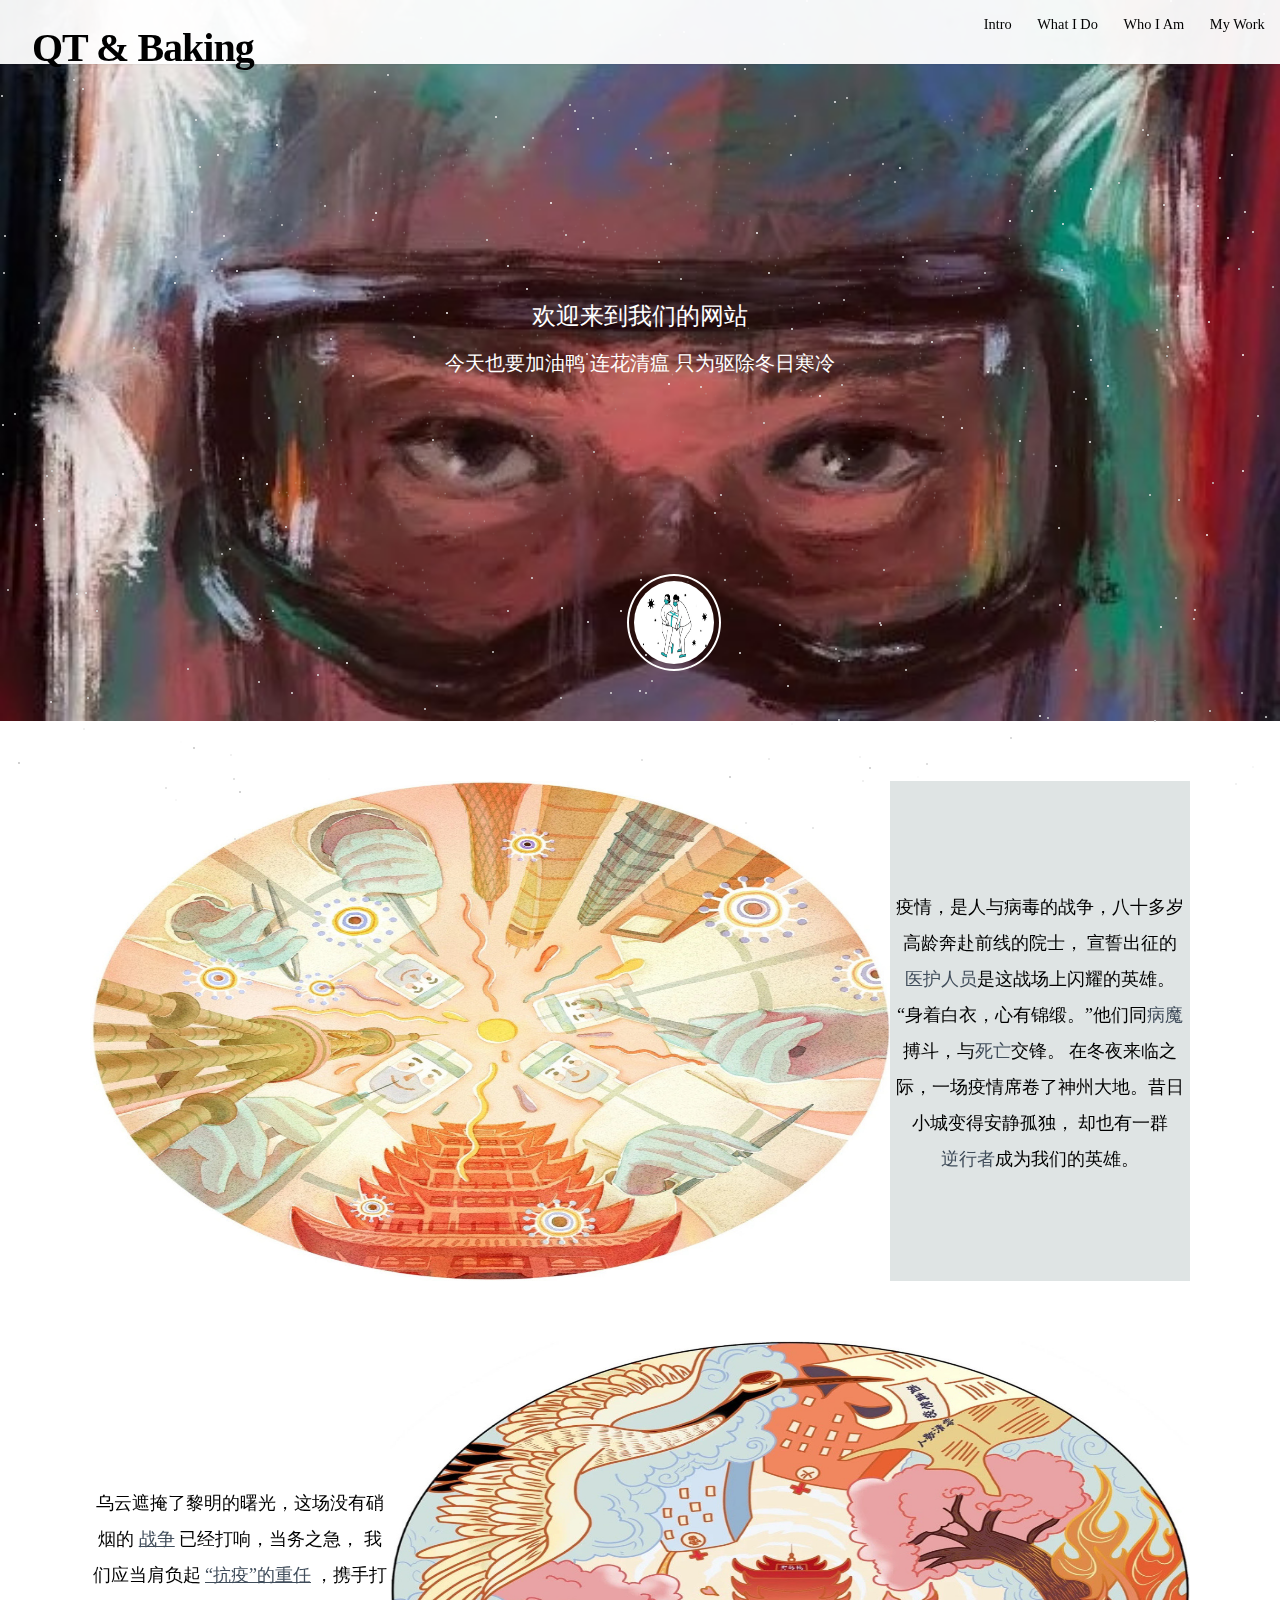
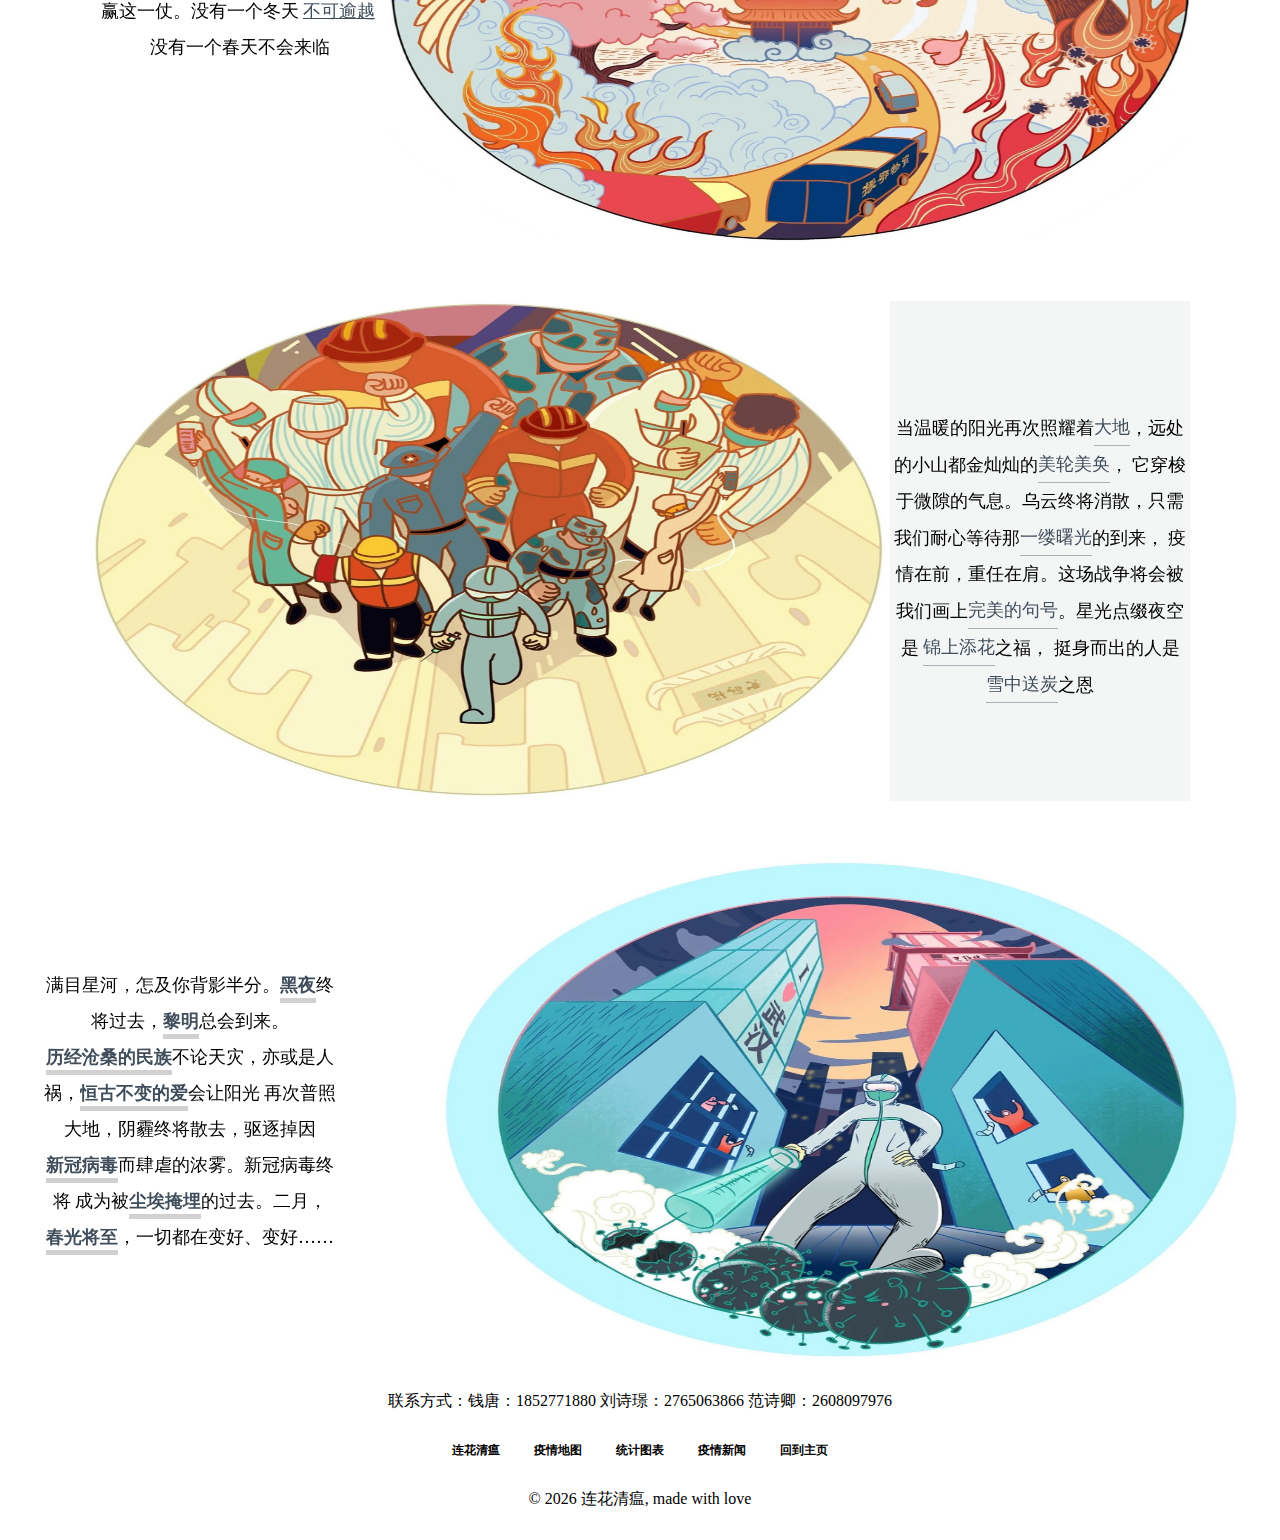
==== main/main.html @ a00dca59 "First Commit" ====
<head>
<meta http-equiv="Content-Type" content="text/html; charset=utf-8" />

<link rel="icon" type="image/png" href="image/favicon.png" />
<title>QT' Baking Yard</title>
<link rel="stylesheet" type="text/css" media="screen" href="main.css" />

</head>

<body>
    <header id="header">

        <!-- Logo -->
            <h1 id="logo"><a href= "sssss">QT & Baking</a></h1>

        <!-- Nav -->
            <nav id="nav">
                <ul>
                    <li><a href="#Intro">Intro</a></li>
                    <li><a href="#What">What I Do</a></li>
                    <li><a href="#Who">Who I Am</a></li>
                    <li><a href="#Work">My Work</a></li>
                </ul>
            </nav>

    </header>
    
    <div class="home">
        <div class="content">
            <div class="stars"></div>
            <img class="bgc" src="image/2.2.jpg" width="100%" alt="">
            <h1 class="title">欢迎来到我们的网站</h1>
            <h1 class="titles">今天也要加油鸭 连花清瘟 只为驱除冬日寒冷</h1>
            <img class="icon" src="image\2237541326.jpg" alt="">
        </div>
        <div class="introduce">
            <div class="introduce_item">
               <img class="introduce_item_img" src="image\IMG_2374(20200630-204236).JPG" alt="">
               <section class="link-curtain">
                    <span class="introduce_item_titles">
                        <p>&ensp; </p>
                        <p>&ensp; </p>
                        <p>&ensp; </p>
                        <p>疫情，是人与病毒的战争，八十多岁高龄奔赴前线的院士，
                        宣誓出征的<a >医护人员</a>是这战场上闪耀的英雄。
                        “身着白衣，心有锦缎。”他们同<a >病魔</a>搏斗，与<a >死亡</a>交锋。
                        在冬夜来临之际，一场疫情席卷了神州大地。昔日小城变得安静孤独，
                        却也有一群<a >逆行者</a>成为我们的英雄。</p>
                    </span>
                    
			</section> 
             
            </div>
            <div class="introduce_item">
                <section class="link-braces">
                    <span class="introduce_item_titles">
                        <p>&ensp; </p>
                        <p>&ensp; </p>
                        <p>&ensp; </p>
                        <p>&ensp; </p>
                        <p>乌云遮掩了黎明的曙光，这场没有硝烟的<a >战争</a>已经打响，当务之急，
                    我们应当肩负起<a >“抗疫”的重任</a>，携手打赢这一仗。没有一个冬天<a >不可逾越</a>
                    没有一个春天不会来临</p>
                    </span>
                </section>
                <img class="introduce_item_img" src="image\IMG_2375(20200630-204236).JPG" alt="">
                
            </div>
            <div class="introduce_item">
                <img class="introduce_item_img" src="image\IMG_2376(20200630-204236).JPG" alt="">
                <section class="link-fadeinbg">
                    <span class="introduce_item_title1">
                        <p>&ensp; </p>
                        <p>&ensp; </p>
                        <p>&ensp; </p>
                        <p>当温暖的阳光再次照耀着<a>大地</a>，远处的小山都金灿灿的<a >美轮美奂</a>，
                            它穿梭于微隙的气息。乌云终将消散，只需我们耐心等待那<a >一缕曙光</a>的到来，
                            疫情在前，重任在肩。这场战争将会被我们画上<a >完美的句号</a>。星光点缀夜空是
                            <a >锦上添花</a>之福，
                            挺身而出的人是<a >雪中送炭</a>之恩
                        </p>
                    </span>
                </section>
                
            </div>
            <div class="introduce_item">
                <span class="introduce_item_titles">
                    <section class="link-textupline">
                        <p>满目星河，怎及你背影半分。<a >黑夜</a>终将过去，<a >黎明</a>总会到来。
                            <a >历经沧桑的民族</a>不论天灾，亦或是人祸，<a >恒古不变的爱</a>会让阳光
                            再次普照大地，阴霾终将散去，驱逐掉因<a >新冠病毒</a>而肆虐的浓雾。新冠病毒终将
                            成为被<a >尘埃掩埋</a>的过去。二月，<a >春光将至</a>，一切都在变好、变好……
                        </p>
                    </section>      
                </span>  
                <img class="introduce_item_img" src="image\IMG_2377(20200630-204236).JPG" alt="">
            </div>
        </div>
		
        
        
        
    <footer class="footer footer-transparent">
        <div class="copyright">
            联系方式：钱唐：1852771880 
            刘诗璟：2765063866 
            范诗卿：2608097976
        </div>
        <div class="container">
            <nav class="pull-left">
            <ul>
                <li><a href="main.html"> 连花清瘟 </a></li>
                <li>
                <a href="../map/xiancunquezhen.html"> 疫情地图 </a>
                </li>
                <li><a href="http://192.168.31.9/lianhuaqingwen/tubiao/3/index.html"> 统计图表 </a></li>
                <li>
                <a href="http://news.cctv.com/china/"> 疫情新闻 </a>
                </li>
                <li>
                    <a href="../documentation/tutorial-components.html"> 回到主页</a>
                </li>
            </ul>
            </nav>
            <div class="copyright">
            &copy;
            <script>
                document.write(new Date().getFullYear());
            </script>
            连花清瘟, made with love
            </div>

        </div>
    </footer>

</body>
<script>
   
</script>

</html>
---- main/main.css ----
#nav {
	position: absolute;
	right: 0.5em;
	top: 0;
	height: 3em;
	line-height: 3em;
}

#nav ul {
	margin: 0;
}

#nav ul li {
	display: inline-block;
	margin-left: 0.5em;
	font-size: 0.9em;
}

#nav ul li a {
	display: block;
	color: inherit;
	text-decoration: none;
	height: 3em;
	line-height: 3em;
	padding: 0 0.5em 0 0.5em;
	outline: 0;
}
#nav ul li a::before {
	content: "";
    position: absolute;
    top: 0;
    left: 100%;
    width: 0;
    height: 100%;
    border-bottom: 2px solid #000;
    transition: 0.2s all linear;
}
#nav ul li a:hover::before {
    width: 100%;
    left: 0;
}
#nav ul li a:hover ~ li::before {
    left: 0;
}

#logo {
	position: absolute;
	left: 1em;
	top: 0;
	height: 3em;
	line-height: 3em;
	letter-spacing: -1px;
}

	#logo a {
		font-size: 1.25em;
		color: #000;
	}
	#logo a{text-decoration:none}
	#logo a:hover{text-decoration:none}

header {
	position: fixed;
	z-index: 10000;
	left: 0;
	top: 0;
	width: 100%;
	background: #fff;
	background: rgba(255,255,255,0.95);
	height: 4em;
	line-height: 3em;
	box-shadow: 0 0 0.15em 0 rgba(0,0,0,0.1);
}

header p {
	display: block;
	margin: 1em 0 0 0;
	padding: 0 0 0.5em 0;
}

footer {
	padding: 15px 0;
	text-align: center;
}

.footer a {
	font-weight: bold;
}

footer.footer-documentation {
	margin-top: 0;
	bottom: 0;
	text-shadow: none;
	color: inherit;
}

footer.footer-documentation li a {
	color: inherit;
}

footer.footer-documentation li a:hover,
footer.footer-documentation li a:focus {
	color: #89229b;
}

footer ul {
	margin-bottom: 0;
	padding: 0;
	list-style: none;
}

footer ul li {
	display: inline-block;
}

footer ul li a {
	color: inherit;
	padding: 15px;
	font-weight: 500;
	font-size: 12px;
	text-transform: uppercase;
	border-radius: 3px;
	text-decoration: none;
	position: relative;
	display: block;
}

footer ul li a:hover {
	text-decoration: none;
}

footer ul li .btn {
	margin: 0;
}

footer ul.links-horizontal:first-child a {
	padding-left: 0;
}

footer ul.links-horizontal:last-child a {
	padding-right: 0;
}

footer ul.links-vertical li {
	display: block;
}

footer ul.links-vertical li a {
	padding: 5px 0;
}

footer .social-buttons a,
footer .social-buttons .btn {
	margin-top: 5px;
	margin-bottom: 5px;
}

footer .footer-brand {
	float: left;
	height: 50px;
	padding: 15px 15px;
	font-size: 18px;
	line-height: 20px;
	margin-left: -15px;
}

footer .footer-brand:hover,
footer .footer-brand:focus {
	color: #3c4858;
}

footer .copyright {
	padding: 15px 0;
	text-align: center;
}

footer .copyright .material-icons {
	font-size: 18px;
	position: relative;
	top: 3px;
}

footer .pull-center {
	display: inline-block;
	float: none;
}

* {
	margin: 0;
	padding: 0
}


.content {
	perspective: 340px;
	width: 100%;
	position: relative;
}

h1 {
	color: white;
	text-align: center;
}

span {
	display: block;
	text-align: center;
}

.stars {
	position: absolute;
	top: 50%;
	left: 50%;
	width: 2px;
	height: 2px;
	z-index: 999;
	border-radius: 50%;
	box-shadow: -447px 387px #c4c4c4, -401px 118px #fafafa, -109px 217px #d9d9d9, -680px -436px #e3e3e3, 514px 360px #cccccc, -708px 298px #e8e8e8, -696px -270px #ededed, 116px -128px #f7f7f7, 179px 35px white, -404px -90px whitesmoke, -331px -309px #c4c4c4, -363px -24px #d1d1d1, 277px 416px #fafafa, -145px -244px whitesmoke, 123px 62px #d4d4d4, -407px 418px #d9d9d9, 535px 237px #d9d9d9, -466px -78px #f7f7f7, 257px 287px #dedede, 327px -398px #e0e0e0, -602px -38px #c2c2c2, 128px 398px #e6e6e6, 274px -446px #d1d1d1, -602px -298px #c7c7c7, 526px -5px #c4c4c4, -90px -158px #fcfcfc, 5px 294px whitesmoke, -633px 229px #c4c4c4, -475px 427px #dedede, 586px -453px #f2f2f2, 180px -432px #c7c7c7, -637px -88px #cfcfcf, -453px 308px #d6d6d6, -111px 1px #d9d9d9, 573px -450px #ededed, 198px 300px #d6d6d6, -355px 166px #dedede, -715px 13px #e3e3e3, 262px -104px #d1d1d1, 147px 325px #dbdbdb, 1px 399px #dbdbdb, 286px -100px white, 43px -329px #e8e8e8, 617px 55px #d9d9d9, -168px -392px #cccccc, 84px 219px #c9c9c9, 507px -226px #d9d9d9, -327px -70px #e6e6e6, 386px -212px #c4c4c4, -717px 4px #cfcfcf, 502px -231px #e3e3e3, 302px 56px #ededed, 649px 341px #c7c7c7, 569px 350px #c9c9c9, 516px -31px #e6e6e6, 689px 447px #c2c2c2, 591px -206px #fafafa, 422px -137px #e6e6e6, -510px -324px #cccccc, -649px 287px #c2c2c2, -194px -48px #f7f7f7, -279px -329px #d1d1d1, -406px 478px #dbdbdb, -735px -87px #c9c9c9, 30px -197px #dedede, -564px 233px #e6e6e6, -486px -324px #ededed, -54px -7px #ededed, -441px -194px #e3e3e3, -133px -95px #e0e0e0, -722px -73px #d6d6d6, 595px 423px #ededed, 568px -39px #ededed, 370px 377px #d1d1d1, -419px -102px #fcfcfc, -450px 109px #c4c4c4, -57px -119px #d1d1d1, -582px 150px #e6e6e6, 206px -263px #cfcfcf, 582px -461px #c9c9c9, -268px -141px #d9d9d9, -148px 291px #c7c7c7, 254px -179px #c9c9c9, 725px 424px #f0f0f0, 391px -150px #ebebeb, 89px -299px #d4d4d4, 170px 1px #c9c9c9, 243px 209px #c7c7c7, 27px 460px #c9c9c9, -465px -380px #d4d4d4, 530px -360px whitesmoke, -626px 53px #e0e0e0, 706px 218px #d9d9d9, 40px -82px #cccccc, -5px -212px #e6e6e6, -742px 33px #ebebeb, -714px 478px #e0e0e0, -585px -125px #cccccc, -216px 348px #cfcfcf, 601px 332px #ededed, 344px -88px #c4c4c4, 659px -22px #d1d1d1, -411px 188px #d6d6d6, -423px -206px #fcfcfc, -359px -136px #cfcfcf, 612px 406px whitesmoke, 725px 96px whitesmoke, 363px -446px white, -204px 325px #c9c9c9, 740px 176px #fafafa, -489px -352px white, -638px 64px #dbdbdb, 537px -65px #dbdbdb, 151px -32px #ebebeb, 681px 212px #fcfcfc, 604px -149px #e6e6e6, -542px -398px #c4c4c4, -707px 66px whitesmoke, -381px 258px #cfcfcf, -30px 332px #d6d6d6, 512px -381px #c9c9c9, 195px 288px #cccccc, -278px 479px #c7c7c7, 27px -208px #d6d6d6, -288px 15px white, -680px 248px #dedede, 433px 31px #c9c9c9, 150px -206px #d4d4d4, -79px 247px white, -594px 115px #e0e0e0, 99px 292px #e0e0e0, 673px -269px #dedede, -257px -64px #d1d1d1, 449px 81px #f2f2f2, 18px -99px #d1d1d1, -694px 415px #f7f7f7, 240px 264px #e0e0e0, 450px -172px white, 383px 7px #e8e8e8, 338px -73px #c9c9c9, 291px -19px #ebebeb, 659px 137px #d1d1d1, 602px -6px #fcfcfc, 554px 249px #ebebeb, 625px 356px #d9d9d9, 579px -183px #d6d6d6, -20px 250px white, -401px 431px #c4c4c4, -645px -232px #cccccc, -265px -148px white, 553px 258px #d1d1d1, 166px -360px #ebebeb, 719px 51px #ededed, 612px -129px #ebebeb, -465px -104px #f2f2f2, -154px -121px #d9d9d9, -1px 330px #f2f2f2, -666px 248px #f7f7f7, -720px 264px #ededed, 148px -365px #e6e6e6, -388px -349px #c4c4c4, 128px -88px #e3e3e3, -683px -274px #fafafa, -341px 41px #c9c9c9, -59px -471px #f0f0f0, -3px -427px #c2c2c2, 418px 167px #d6d6d6, 343px 247px #c7c7c7, 623px -347px #d1d1d1, 716px -217px white, 243px -409px whitesmoke, -75px -126px #d6d6d6, -730px -91px #c9c9c9, -210px -397px #cfcfcf, -349px 180px #c9c9c9, -567px -281px #e0e0e0, -460px 381px #fcfcfc, -310px -22px #ededed, 450px -1px #dbdbdb, -405px -328px #e3e3e3, 5px 332px #d6d6d6, -294px 302px #fcfcfc, -398px 97px whitesmoke, -696px 325px #cfcfcf, -589px 110px #d6d6d6, 353px -411px #dbdbdb, -697px -318px #ebebeb, -114px -72px #f0f0f0, 259px -193px #fcfcfc, 60px 26px #e6e6e6, -63px -232px white, 205px -372px #f7f7f7, -464px -333px #f2f2f2, -374px 123px white, -377px -386px #c7c7c7, -80px 337px #cccccc, 478px -178px #dbdbdb, 222px 420px #ebebeb, -707px 99px #c4c4c4, 716px -132px #fafafa, -253px -286px #e3e3e3, 646px 178px #f0f0f0, 201px 24px #d1d1d1, 178px -58px #c7c7c7, -557px 368px #ededed, 0px 219px #d9d9d9, -266px -269px #cccccc, 242px -197px #c9c9c9, -419px 193px #c2c2c2, -47px 91px #c7c7c7, -109px 75px #c2c2c2, -146px -453px #d6d6d6, 671px -350px #f2f2f2, 421px -91px #d9d9d9, 738px 19px #ededed, -316px -155px #dedede, 419px 244px #fcfcfc, -278px -418px #d6d6d6, -581px -181px #fcfcfc, 139px 264px #d9d9d9, 691px -11px #ebebeb, -622px 402px #c2c2c2, 219px 396px #f0f0f0, -149px -423px white, -716px -78px #d9d9d9, -590px 341px #e6e6e6, -208px 79px #d6d6d6, -227px -24px #f7f7f7, 239px 262px #d1d1d1, 740px 443px #f7f7f7, 509px 134px #d6d6d6, -555px 232px #e8e8e8, -67px -427px #cfcfcf, -368px 250px #f7f7f7, 715px -415px #fafafa, 411px -301px #f0f0f0, -322px 287px #d9d9d9, -429px -90px #f2f2f2, -327px -387px #f0f0f0, -491px 183px #c2c2c2, -133px 250px #d4d4d4, 538px 139px #e3e3e3, -417px -125px #f0f0f0, 653px -351px #e6e6e6, -549px 38px #d4d4d4, 602px 110px whitesmoke, 415px 105px #e0e0e0, -733px -371px #cfcfcf, 286px 403px #d4d4d4, 11px 320px #c4c4c4, -597px 158px whitesmoke, 716px -350px whitesmoke, 321px 67px #fafafa, -237px -300px #cfcfcf, 74px 152px #c9c9c9, 587px -123px #fcfcfc, 699px -332px whitesmoke, 399px 355px #f7f7f7, -323px 314px #dbdbdb, 89px 416px #c7c7c7, 445px 38px #e3e3e3, 572px 122px #c4c4c4, -258px 372px white, 49px 306px #d9d9d9, 437px -35px #dedede, 566px 174px #f2f2f2, 732px -299px whitesmoke, -410px 394px #ededed, 131px -415px white, 19px -326px #e8e8e8, -700px -188px #d1d1d1, 96px -1px #e0e0e0, -328px -396px #f0f0f0, -117px -214px #fcfcfc, -53px 261px #ebebeb, 80px 134px #d6d6d6, -364px -216px white, -636px -125px #dbdbdb, -639px -265px #e3e3e3, 208px 98px #c7c7c7, 172px 467px #e0e0e0, 435px 309px #e3e3e3, 194px -259px #f0f0f0, 209px -186px #c9c9c9, -312px 418px #fafafa, 229px 407px #c9c9c9, -449px -357px #fafafa, 674px 121px #e8e8e8, 608px -429px #ebebeb, -431px -428px #cfcfcf, 105px 462px #e3e3e3, -179px -372px #e3e3e3, 143px -317px #d6d6d6, -449px -149px #fafafa, -544px 250px #dedede, -220px -323px whitesmoke, 658px 8px whitesmoke, -656px -244px #e8e8e8, 347px 11px whitesmoke, 694px -230px #f7f7f7, -317px 1px #c4c4c4, 28px 23px #fcfcfc, -382px 321px #dbdbdb, 632px -74px #c4c4c4, 154px -245px #c2c2c2, -553px 337px #d6d6d6, -48px -243px #d1d1d1, 92px -391px #cccccc, -71px -256px #cfcfcf, -372px 57px #d9d9d9, 369px -140px #fcfcfc, 675px 81px #c2c2c2, -663px 254px #cccccc, 703px -203px #ededed, 74px -363px #c2c2c2, 643px -458px #d1d1d1, 198px 359px #cccccc, 265px 309px #d4d4d4, -353px -368px #e8e8e8, -465px 439px whitesmoke, 693px 360px #c9c9c9, 634px -397px #d1d1d1, 467px 25px whitesmoke, -558px -272px #e6e6e6, 671px 69px #dbdbdb, 407px 357px #cfcfcf, 379px 80px white, 10px -203px #c9c9c9, 104px -292px #f0f0f0, -667px -29px #d1d1d1, 557px -155px #e6e6e6, -505px 115px #cfcfcf, -605px 164px #f2f2f2, -108px -223px #e0e0e0, 523px -156px #ebebeb, 691px 230px white, -507px -13px #d1d1d1, -349px 332px #dedede, 520px 266px whitesmoke, -66px -250px #e6e6e6, -496px -449px #ebebeb, 414px -170px #dedede, -649px 230px #ebebeb, 598px -92px #c7c7c7, -638px 113px #c2c2c2, 151px 363px #f7f7f7, -445px -241px #f0f0f0, 527px -14px #dedede, 203px -61px #cfcfcf, -716px -284px #ebebeb, -525px 134px #c2c2c2;
	animation: fly 15s linear infinite;
	transform-style: preserve-3d;
}

.stars:before,
.stars:after {
	content: "";
	position: absolute;
	width: inherit;
	height: inherit;
	box-shadow: inherit;
}

.stars:before {
	transform: translateZ(-300px);
	opacity: .6;
}

.stars:after {
	transform: translateZ(-600px);
	opacity: .4;
}

@keyframes fly {
	from {
		transform: translateZ(0px);
		opacity: .6;
	}

	to {
		transform: translateZ(200px);
		opacity: .8;
	}
}

.title {
	position: absolute;
	display: flex;
	justify-content: center;
	left: 0;
	right: 0;
	top: 300px;
	margin: auto;
	bottom: 0;
	color: #fff;
	font-size: 24px;
	font-weight: 500;
}

.titles {
	position: absolute;
	display: flex;
	justify-content: center;
	left: 0;
	right: 0;
	top: 350px;
	margin: auto;
	bottom: 0;
	color: #fff;
	font-size: 20px;
	font-weight: 500;
}


.icon {
	width: 80px;
	height: 83px;
	padding: 5px;
	border: 2px solid #fff;
	border-radius: 100%;
	position: absolute;
	left: 49%;
	bottom: 50px;
	animation: downs 2s linear infinite;
}

@keyframes downs {
	from {
		transform: translatey(0px);
		opacity: .6;
	}

	to {
		transform: translatey(30px);
		opacity: .8;
	}
}

.ribbon {
	display: flex;
	justify-content: center;
	position: absolute;
	right: 300px;
	top: 50px;
	margin: auto;
}

.ribbon:after,
.ribbon:before {
	margin-top: 0.5em;
	content: "";
	display: flex;
	;
	border: 1.5em solid #fff;
}

.ribbon:after {
	border-right-color: transparent;
}

.ribbon:before {
	border-left-color: transparent;
}

.ribbon a:link,
.ribbon a:visited {
	color: #000;
	text-decoration: none;
	height: 3.5em;
	overflow: hidden;
}

.ribbon span {
	background: #fff;
	display: inline-block;
	line-height: 3em;
	padding: 0 1.5em;
	margin-top: 0.5em;
	position: relative;
	-webkit-transition: background-color 0.2s, margin-top 0.2s;
	/* Saf3.2+, Chrome */
	-moz-transition: background-color 0.2s, margin-top 0.2s;
	/* FF4+ */
	-ms-transition: background-color 0.2s, margin-top 0.2s;
	/* IE10 */
	-o-transition: background-color 0.2s, margin-top 0.2s;
	/* Opera 10.5+ */
	transition: background-color 0.2s, margin-top 0.2s;
}

.ribbon a:hover span {
	background: #FFD204;
	margin-top: 0;
}

.ribbon span:before {
	content: "";
	position: absolute;
	top: 3em;
	left: 0;
	border-right: 0.5em solid #9B8651;
	border-bottom: 0.5em solid #fff;
}

.ribbon span:after {
	content: "";
	position: absolute;
	top: 3em;
	right: 0;
	border-left: 0.5em solid #9B8651;
	border-bottom: 0.5em solid #fff;
}

.introduce {
	display: flex;
	flex-direction: column;
}

.introduce_item {
	display: flex;
	justify-content: center;
	margin-top: 60px;
}

.introduce_item_img {
	width: 800px;
	height: 500px;
}

.introduce_item_title {
	width: 300px;
	font-size: 18px;
	line-height: 36px;
	align-self: center;
	padding-left: 100px;
}

.introduce_item_titles {
	width: 300px;
	font-size: 18px;
	line-height: 36px;
	align-self: center;
	padding-right: 100px;
}

.introduce_item_titles1 {
	width: 300px;
	font-size: 18px;
	line-height: 36px;
	align-self: center;
	padding-right: 200px;
}

.introduce_item_title1 {
	width: 300px;
	font-size: 18px;
	line-height: 36px;
	align-self: center;
	padding-left: 0px;
}

audio {
	position: fixed;
	bottom: 50px;
	right: 0;
}

.music_img {
	position: fixed;
	bottom: 50px;
	right: 50px;
	width: 40px;
	height: 30px;
	animation: muscis 5s linear infinite;
}

@keyframes muscis {
	from {
		transform: rotate (0deg);
		opacity: .6;
	}

	to {
		transform: rotate(360deg);
		opacity: .8;
	}
}

.icons {
	display: flex;
	justify-content: space-between;
	padding: 0 400px;
	box-sizing: border-box;
	overflow: hidden;
}

.icons_items {
	display: flex;
	flex-direction: column;
	font-size: 20px;
	margin-top: 80px;
	width: 200px;
}

.icons_items_imgs {
	width: 200px;
	margin-bottom: 30px;
}

section {
	position: relative;
	z-index: 1;
	/* needed for setting pseudo-element z-index */
	overflow: hidden;
	-webkit-backface-visibility: hidden;
	backface-visibility: hidden;
}

section a {
	position: relative;
	display: inline-block;
	outline: none;
	color: #404d5b;
	vertical-align: bottom;
	text-decoration: none;
	white-space: nowrap;
}

section a::before,
section a::after {
	pointer-events: none;
	-webkit-backface-visibility: hidden;
	backface-visibility: hidden;
	-webkit-font-smoothing: antialiased;
}

/* Fade in background */
.link-fadeinbg {
	background: rgba(149, 165, 166, 0.1);
	width: 300px;
}

.link-fadeinbg a {
	border-bottom: 1px solid rgba(52, 73, 94, 0.4);
	font-weight: 500;
	-webkit-transition: background-color 0.3s, border-color 0.3s;
	transition: background-color 0.3s, border-color 0.3s;
}

.link-fadeinbg a:hover,
.link-fadeinbg a:focus {
	border-color: rgba(52, 73, 94, 0);
	background-color: rgba(52, 73, 94, 0.1);
}

/* Slide up */
.link-slideup {
	background: #f9f9f9;
	color: #34495e;
}

.link-slideup a {
	overflow: hidden;
	font-weight: 500;
}

.link-slideup a::before {
	position: absolute;
	top: 0;
	left: 0;
	z-index: -1;
	width: 100%;
	height: 100%;
	background-color: rgba(52, 73, 94, 0.2);
	content: '';
	-webkit-transition: -webkit-transform 0.2s;
	transition: transform 0.2s;
	-webkit-transform: translateY(95%);
	transform: translateY(95%);
}

.link-slideup a:hover::before,
.link-slideup a:focus::before {
	-webkit-transform: translateY(0);
	transform: translateY(0);
}

/* Slide right */
.link-slideright {
	background: rgba(149, 165, 166, 0.3);
}

.link-slideright a {
	overflow: hidden;
	font-weight: 500;
	color: #E74C3C;
}

.link-slideright a::before {
	position: absolute;
	top: 0;
	left: 0;
	z-index: -1;
	width: 100%;
	height: 100%;
	background: rgba(149, 165, 166, 0.4);
	content: '';
	-webkit-transition: -webkit-transform 0.3s;
	transition: transform 0.3s;
	-webkit-transform: scaleY(0.618) translateX(-100%);
	transform: scaleY(0.618) translateX(-100%);
}

.link-slideright a:hover::before,
.link-slideright a:focus::before {
	-webkit-transform: scaleY(0.618) translateX(0);
	transform: scaleY(0.618) translateX(0);
}

/* Scale up bounce */
.link-scaleupbounce {
	background: #e74c3c;
	color: #fff;
}

.link-scaleupbounce a {
	vertical-align: bottom;
	font-weight: 500;
}

.link-scaleupbounce a::before {
	position: absolute;
	top: 0;
	left: -5px;
	z-index: -1;
	box-sizing: content-box;
	padding: 0 5px;
	width: 100%;
	height: 100%;
	background-color: #fff;
	content: '';
	opacity: 0;
	-webkit-transition: -webkit-transform 0.2s, opacity 0.2s;
	transition: transform 0.2s, opacity 0.2s;
	-webkit-transition-timing-function: cubic-bezier(0.25, 0.25, 0.325, 1.39);
	transition-timing-function: cubic-bezier(0.25, 0.25, 0.325, 1.39);
	-webkit-transform: scale(0);
	transform: scale(0);
}

.link-scaleupbounce a:hover::before,
.link-scaleupbounce a:focus::before {
	opacity: 1;
	-webkit-transform: scale(1);
	transform: scale(1);
}

/* Scale up */
.link-scaleup {
	background: #34495e;
	color: #b4b4b4;
}

.link-scaleup a {
	color: #e74c3c;
	font-weight: 500;
}

.link-scaleup a::before {
	position: absolute;
	top: 0;
	left: -5px;
	z-index: -1;
	box-sizing: content-box;
	padding: 0 5px;
	width: 100%;
	height: 100%;
	border-radius: 10px;
	background-color: #fff;
	content: '';
	opacity: 0;
	-webkit-transition: -webkit-transform 0.2s, opacity 0.2s;
	transition: transform 0.2s, opacity 0.2s;
	-webkit-transform: scale(0);
	transform: scale(0);
}

.link-scaleup a:hover::before,
.link-scaleup a:focus::before {
	opacity: 1;
	-webkit-transform: scale(1);
	transform: scale(1);
}

/* Scale down */
.link-scaledown {
	background: rgba(149, 165, 166, 0.5);
}

.link-scaledown a {
	color: #293b4c;
	text-decoration: underline;
	font-weight: 500;
	-webkit-transition: color 0.3s;
	transition: color 0.3s;
}

.link-scaledown a:hover,
.link-scaledown a:focus {
	color: #f3f3f3;
}

.link-scaledown a::before {
	position: absolute;
	top: 0;
	left: 0;
	z-index: -1;
	width: 100%;
	height: 100%;
	border-radius: 5px;
	background-color: rgba(255, 255, 255, 1);
	content: '';
	opacity: 0;
	-webkit-transition: -webkit-transform 0.2s, opacity 0.3s, background-color 0.2s;
	transition: transform 0.2s, opacity 0.2s, background-color 0.2s;
	-webkit-transform: scale(1.1);
	transform: scale(1.1);
}

.link-scaledown a:hover::before,
.link-scaledown a:focus::before {
	background-color: rgba(255, 255, 255, 0);
	opacity: 1;
	-webkit-transform: scaleX(1) scaleY(0.618);
	transform: scaleX(1) scaleY(0.618);
}

/* Flip */
.link-flip {
	background: rgba(149, 165, 166, 0.2);
}

.link-flip a {
	font-weight: 500;
	-webkit-transition: color 0.3s;
	transition: color 0.3s;
	-webkit-perspective: 600px;
	perspective: 600px;
	-webkit-perspective-origin: 50% 100%;
	perspective-origin: 50% 100%;
}

.link-flip a:hover,
.link-flip a:focus {
	color: #e74c3c;
}

.link-flip a::before,
.link-flip a::after {
	position: absolute;
	top: 0;
	left: -4px;
	z-index: -1;
	box-sizing: content-box;
	padding: 0 4px;
	width: 100%;
	height: 100%;
	content: '';
}

.link-flip a::before {
	background-color: #fff;
	-webkit-transition: -webkit-transform 0.2s;
	transition: transform 0.2s;
	-webkit-transition-timing-function: cubic-bezier(0.7, 0, 0.3, 1);
	transition-timing-function: cubic-bezier(0.7, 0, 0.3, 1);
	-webkit-transform: rotateX(90deg);
	transform: rotateX(90deg);
	-webkit-transform-origin: 50% 100%;
	transform-origin: 50% 100%;
}

.link-flip a:hover::before,
.link-flip a:focus::before {
	-webkit-transform: rotateX(0deg);
	transform: rotateX(0deg);
}

.link-flip a::after {
	border-bottom: 2px solid #fff;
}

/* Border */
.link-border a {
	color: #e74c3c;
	font-weight: 500;
	-webkit-transition: -webkit-transform 0.2s;
	transition: transform 0.2s;
}

.link-border a:hover,
.link-border a:focus {
	-webkit-transform: scale(0.8333);
	transform: scale(0.8333);
}

.link-border a::before {
	position: absolute;
	top: -2px;
	left: -7px;
	box-sizing: content-box;
	padding: 0 5px;
	width: 100%;
	height: 100%;
	border: 2px solid #e74c3c;
	content: '';
	opacity: 0;
	-webkit-transition: opacity 0.2s, -webkit-transform 0.2s;
	transition: opacity 0.2s, transform 0.2s;
	-webkit-transform: scale(0.8333);
	transform: scale(0.8333);
}

.link-border a:hover::before,
.link-border a:focus::before {
	opacity: 1;
	-webkit-transform: scale(1.2);
	transform: scale(1.2);
}

/* Skewed */
.link-skewed {
	background: rgba(149, 165, 166, 0.1);
}

.link-skewed a {
	font-weight: 500;
	color: #E74C3C;
	-webkit-transition: color 0.2s;
	transition: color 0.2s;
}

.link-skewed a:hover,
.link-skewed a:focus {
	color: #fff;
}

.link-skewed a::before {
	position: absolute;
	top: 0px;
	left: -5px;
	z-index: -1;
	box-sizing: content-box;
	padding: 0 5px;
	width: 100%;
	height: 100%;
	background: #e74c3c;
	content: '';
	opacity: 0;
	-webkit-transition: -webkit-transform 0.2s, opacity 0.2s;
	transition: transform 0.2s, opacity 0.2s;
	-webkit-transform: skewY(-3deg) skewX(-11deg);
	transform: skewY(-3deg) skewX(-11deg);
}

.link-skewed a:hover::before,
.link-skewed a:focus::before {
	opacity: 1;
	-webkit-transform: skewY(0) skewX(0);
	transform: skewY(0) skewX(0);
}

/* SVG line */
.link-svgline a {
	font-weight: 500;
	color: #E74C3C;
}

.link-svgline a svg.link-svgline {
	position: absolute;
	top: 100%;
	left: 0;
	overflow: hidden;
	margin: 0;
	width: 100%;
	height: 20px;
	-webkit-transition: stroke-dashoffset 0.3s ease-in-out;
	transition: stroke-dashoffset 0.3s ease-in-out;
	-webkit-transform: translateY(-90%);
	transform: translateY(-90%);
	fill: none;
	stroke: #b1d474;
	stroke-width: 5;
	stroke-dasharray: 400px;
	stroke-dashoffset: 400px;
}

@media screen and (max-width: 50em) {
	.link-svgline a svg.link-svgline {
		-webkit-transform: translateY(-80%);
		transform: translateY(-80%);
	}
}

.link-svgline a:hover svg.link-svgline {
	stroke-dashoffset: 0px;
}

/* SVG marker */
.link-svgmarker {
	background: rgba(149, 165, 166, 0.4);
}

.link-svgmarker a {
	font-weight: 500;
}

.link-svgmarker a svg.link-svgline {
	position: absolute;
	top: 100%;
	left: 0;
	z-index: -1;
	overflow: hidden;
	margin: 0;
	width: 100%;
	height: 60px;
	opacity: 0.5;
	-webkit-transition: stroke-dashoffset 0.3s ease-in-out;
	transition: stroke-dashoffset 0.3s ease-in-out;
	-webkit-transform: translateY(-100%);
	transform: translateY(-100%);
	fill: none;
	stroke: #f0f567;
	stroke-width: 36;
	stroke-dasharray: 400px;
	stroke-dashoffset: 400px;
}

@media screen and (max-width: 50em) {
	.link-svgmarker a svg.link-svgline {
		-webkit-transform: translateY(-80%);
		transform: translateY(-80%);
	}
}

.link-svgmarker a:hover svg.link-svgline {
	stroke-dashoffset: 0px;
}

/* Text up line */
.link-textupline a {
	overflow: hidden;
	font-weight: 800;
	-webkit-transition: -webkit-transform 0.3s;
	transition: transform 0.3s;
}

.link-textupline a:hover,
.link-textupline a:focus {
	-webkit-transform: translateY(10%);
	transform: translateY(10%);
}

.link-textupline a::before {
	position: absolute;
	top: 0;
	left: 0;
	z-index: -1;
	width: 100%;
	height: 100%;
	background: #d1d1d1;
	content: '';
	-webkit-transition: -webkit-transform 0.3s;
	transition: transform 0.3s;
	-webkit-transform: translateY(100%) translateY(-5px);
	transform: translateY(100%) translateY(-5px);
}

.link-textupline a,
.link-textupline a::before {
	-webkit-transition-timing-function: cubic-bezier(0.6, 0, 0.4, 1);
	transition-timing-function: cubic-bezier(0.6, 0, 0.4, 1);
}

.link-textupline a:hover::before,
.link-textupline a:focus::before {
	-webkit-transform: translateY(-100%) translateY(5px);
	transform: translateY(-100%) translateY(5px);
}

/* Tooltip overlay */
.link-tipoverlay {
	background: #404d5b;
	color: #95a5a6;
}

.link-tipoverlay a {
	color: #fff;
}

.link-tipoverlay a::before {
	position: absolute;
	z-index: 2;
	top: -50%;
	left: -50%;
	padding: 1.8em 1em 1em 3.7em;
	width: 200%;
	height: 200%;
	background: #fff url(img/link.svg) no-repeat -3em 50%;
	background-size: auto 40%;
	color: #404d5b;
	color: transparent;
	content: attr(href);
	white-space: pre-wrap;
	word-break: break-all;
	font-weight: 600;
	font-size: 50%;
	line-height: 1.2;
	opacity: 0.2;
	-webkit-transition: opacity 0.3s, color 0.3s, -webkit-transform 0.3s, background-position 0.2s;
	transition: opacity 0.3s, color 0.3s, transform 0.3s, background-position 0.2s;
	-webkit-transform: scale(0.5);
	transform: scale(0.5);
	pointer-events: auto;
	box-sizing: border-box;
}

.link-tipoverlay a:hover::before,
.link-tipoverlay a:focus::before {
	background-position: 1em 50%;
	color: #404d5b;
	opacity: 1;
	-webkit-transition-delay: 0s, 0s, 0s, 0.1s;
	transition-delay: 0s, 0s, 0s, 0.1s;
	-webkit-transform: scale(1) translateY(-75%);
	transform: scale(1) translateY(-75%);
}

/* Arrow */
.link-arrow {
	background: rgba(149, 165, 166, 0.4);
}

.link-arrow a {
	padding: 0 0.25em;
	font-weight: 500;
	-webkit-transition: -webkit-transform 0.3s;
	transition: transform 0.3s;
	-webkit-transform: translateX(0);
	transform: translateX(0);
}

.link-arrow a:hover,
.link-arrow a::after {
	-webkit-transform: translateX(-1em);
	transform: translateX(-1em);
}

.link-arrow a::before,
.link-arrow a::after {
	position: absolute;
	height: 100%;
	content: '';
}

.link-arrow a::before {
	left: 0;
	z-index: -1;
	width: 100%;
	background: #fff;
}

.link-arrow a::after {
	left: 100%;
	z-index: -2;
	width: 1em;
	background: #34495e url(img/arrow_right.svg) no-repeat 50% 50%;
	background-size: 60% auto;
	text-align: center;
	font-family: Arial, sans-serif;
	-webkit-transition: -webkit-transform 0.3s;
	transition: transform 0.3s;
	pointer-events: auto;
}

.link-arrow a:hover::after,
.link-arrow a:focus::after {
	-webkit-transform: translateX(0);
	transform: translateX(0);
}

/* Curtain */
.link-curtain {
	background: rgb(149, 165, 166, 0.3);
	width: 300px;
}

.link-curtain a {
	overflow: hidden;
	font-weight: 200;
}

.link-curtain a::before,
.link-curtain a::after {
	position: absolute;
	top: 0;
	left: 0;
	width: 100%;
	height: 100%;
	content: '';
	-webkit-transition: -webkit-transform 0.3s;
	transition: transform 0.3s;
}

.link-curtain a::before {
	border-top: 2px solid #fff;
	background: transparent;
	-webkit-transition-delay: 0.3s;
	transition-delay: 0.3s;
	-webkit-transform: translateY(calc(100% - 2px));
	transform: translateY(calc(100% - 2px));
}

.link-curtain a:hover::before,
.link-curtain a:focus::before {
	-webkit-transition-delay: 0s;
	transition-delay: 0s;
}

.link-curtain a:hover::before,
.link-curtain a:focus::before,
.link-curtain a:hover::after,
.link-curtain a:focus::after {
	-webkit-transform: translateX(0);
	transform: translateX(0);
}

.link-curtain a::after {
	z-index: -1;
	background: rgba(255, 255, 255, 0.7);
	-webkit-transform: translateY(-100%);
	transform: translateY(-100%);
}

.link-curtain a:hover::after,
.link-curtain a:focus::after {
	-webkit-transition-delay: 0.3s;
	transition-delay: 0.3s;
}

/* Text scale */
.link-braces {
	width: 300px;
}

.link-braces a {

	padding: 0 0.25em;
	font-weight: 500;
	text-decoration: underline;
	-webkit-transition: color 0.2s;
	transition: color 0.2s;
}

.link-braces a:hover {
	color: #d04c3f;
}

.link-braces a::before,
.link-braces a::after {
	position: absolute;
	top: 0;
	font-weight: 100;
	font-size: 150%;
	line-height: 1;
	opacity: 0;
	-webkit-transition: opacity 0.2s, -webkit-transform 0.2s;
	transition: opacity 0.2s, transform 0.2s;
}

.link-braces a::before {
	left: -0.1em;
	content: '[';
	-webkit-transform: translateX(-100%);
	transform: translateX(-100%);
}

.link-braces a::after {
	right: -0.1em;
	content: ']';
	-webkit-transform: translateX(100%);
	transform: translateX(100%);
}

.link-braces a:hover::before,
.link-braces a:hover::after {
	opacity: 1;
	-webkit-transform: translateX(0);
	transform: translateX(0);
}

/* Text fall */
.link-textfall {
	background: #34495e;
	color: #fff;
}

.link-textfall a {
	color: #4c8fbb;
	font-weight: 400;
	-webkit-transition: color 0.3s;
	transition: color 0.3s;
	-webkit-perspective: 1000px;
	perspective: 1000px;
}

.link-textfall a:hover {
	color: #afd6f0;
}

.link-textfall a::before,
.link-textfall a::after {
	position: absolute;
	top: 0;
	left: 0;
	content: attr(data-dummy);
	opacity: 0;
	-webkit-transition: -webkit-transform 0.3s, opacity 0.3s, color 0.3s;
	transition: transform 0.3s, opacity 0.3s, color 0.3s;
	pointer-events: none;
}

.link-textfall a::before {
	color: #7db8de;
	-webkit-transition-delay: 0.15s;
	transition-delay: 0.15s;
	-webkit-transform: translateY(-100%) translateZ(100px) rotateX(30deg) rotateZ(-10deg);
	transform: translateY(-100%) translateZ(100px) rotateX(30deg) rotateZ(-10deg);
}

.link-textfall a::after {
	color: #afd6f0;
	-webkit-transform: translateY(-100%) translateZ(100px) rotateX(-30deg) rotateZ(10deg);
	transform: translateY(-100%) translateZ(100px) rotateX(-30deg) rotateZ(10deg);
}

.link-textfall a:hover::before,
.link-textfall a:hover::after {
	color: transparent;
	opacity: 1;
	-webkit-transform: translateY(0) translateZ(0) rotateX(0) rotateZ(0);
	transform: translateY(0) translateZ(0) rotateX(0) rotateZ(0);
}

.link-textfall a:hover::before {
	-webkit-transition-delay: 0s;
	transition-delay: 0s;
}

.link-textfall a:hover::after {
	-webkit-transition-delay: 0.15s;
	transition-delay: 0.15s;
}
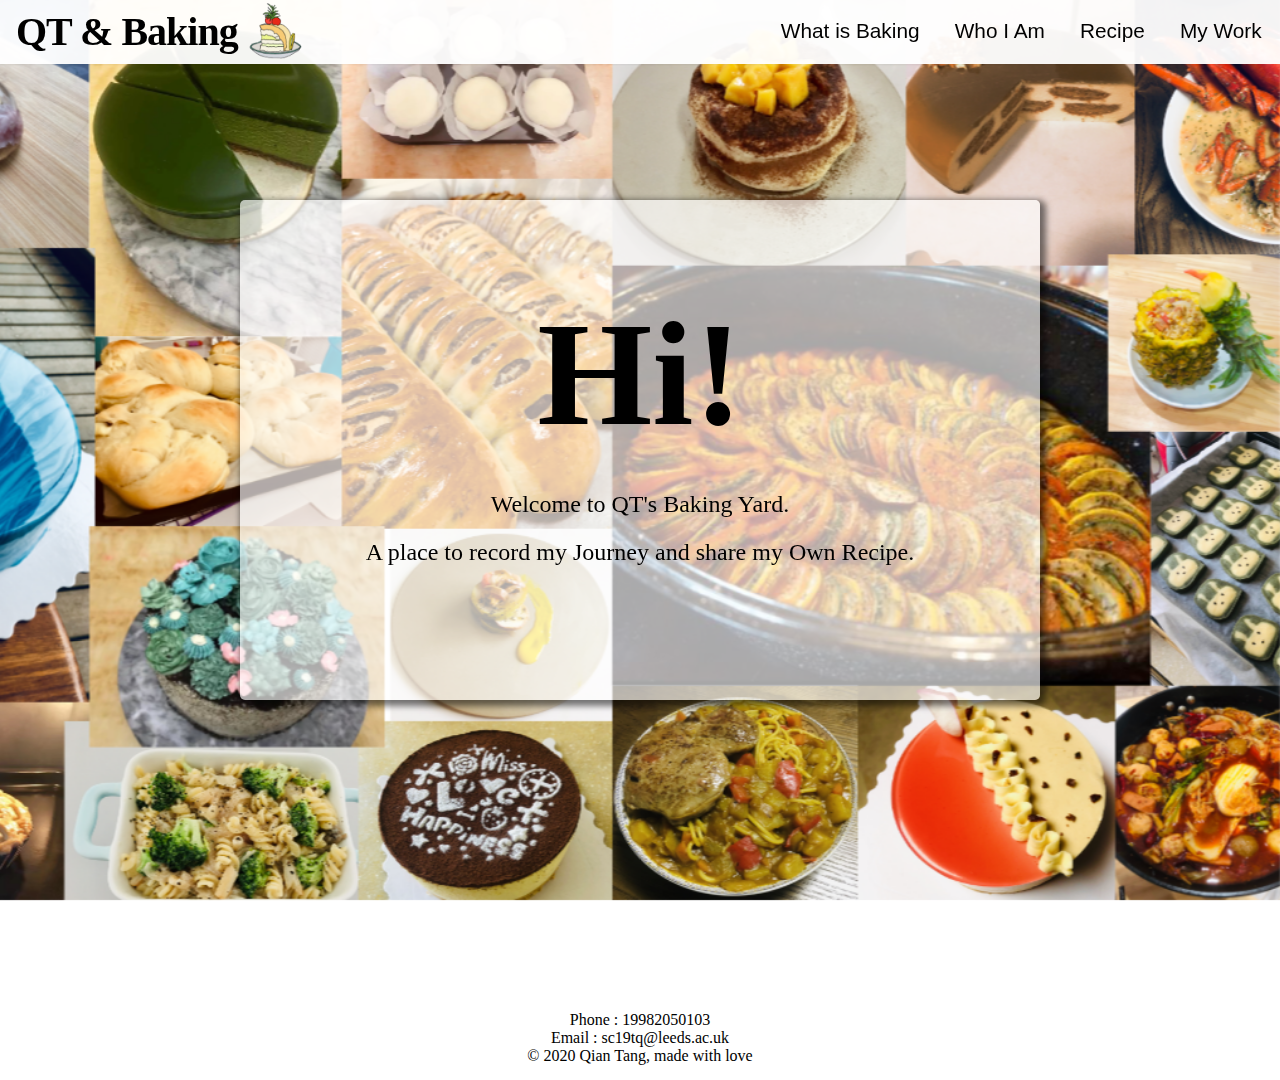
==== commit cd3bbd15: "First commit" ====
--- a/main/main.html
+++ b/main/main.html
@@ -1,142 +1,52 @@
-
 <head>
-<meta http-equiv="Content-Type" content="text/html; charset=utf-8" />
-
-<link rel="icon" type="image/png" href="image/favicon.png" />
-<title>QT' Baking Yard</title>
-<link rel="stylesheet" type="text/css" media="screen" href="main.css" />
-
+    <meta http-equiv="Content-Type" content="text/html; charset=utf-8" />
+    <link rel="icon" type="image/png" href="image/favicon.png" />
+    <title>QT' Baking Yard</title>
+    <link rel="stylesheet" type="text/css" media="screen" href="../css/main.css" />
 </head>
 
 <body>
     <header id="header">
 
         <!-- Logo -->
-            <h1 id="logo"><a href= "sssss">QT & Baking</a></h1>
-
+        <h1 id="logo"><a href="main.html">QT & Baking</a>   </h1>
+        <img src="image/favicon.png" alt="A Cartoon Cake Logo"> 
         <!-- Nav -->
-            <nav id="nav">
-                <ul>
-                    <li><a href="#Intro">Intro</a></li>
-                    <li><a href="#What">What I Do</a></li>
-                    <li><a href="#Who">Who I Am</a></li>
-                    <li><a href="#Work">My Work</a></li>
-                </ul>
-            </nav>
+        <nav id="nav">
+            <ul>
+                <li><a href="#Intro">What is Baking</a></li>
+                <li><a href="#What">Who I Am</a></li>
+                <li><a href="#Who">Recipe </a></li>
+                <li><a href="#Work">My Work</a></li>
+            </ul>
+        </nav>
 
     </header>
-    
-    <div class="home">
-        <div class="content">
-            <div class="stars"></div>
-            <img class="bgc" src="image/2.2.jpg" width="100%" alt="">
-            <h1 class="title">欢迎来到我们的网站</h1>
-            <h1 class="titles">今天也要加油鸭 连花清瘟 只为驱除冬日寒冷</h1>
-            <img class="icon" src="image\2237541326.jpg" alt="">
+
+    <section id="Intro" class="main style1 dark fullscreen">
+        <div class="container">
+            <h2>Hi!</h2>
+            </br>
+            <p>Welcome to <a>QT's Baking Yard</a>. <br />A place to record my <a>Journey</a> and
+                share my <a>Own Recipe</a>.</p>
+
         </div>
-        <div class="introduce">
-            <div class="introduce_item">
-               <img class="introduce_item_img" src="image\IMG_2374(20200630-204236).JPG" alt="">
-               <section class="link-curtain">
-                    <span class="introduce_item_titles">
-                        <p>&ensp; </p>
-                        <p>&ensp; </p>
-                        <p>&ensp; </p>
-                        <p>疫情，是人与病毒的战争，八十多岁高龄奔赴前线的院士，
-                        宣誓出征的<a >医护人员</a>是这战场上闪耀的英雄。
-                        “身着白衣，心有锦缎。”他们同<a >病魔</a>搏斗，与<a >死亡</a>交锋。
-                        在冬夜来临之际，一场疫情席卷了神州大地。昔日小城变得安静孤独，
-                        却也有一群<a >逆行者</a>成为我们的英雄。</p>
-                    </span>
-                    
-			</section> 
-             
-            </div>
-            <div class="introduce_item">
-                <section class="link-braces">
-                    <span class="introduce_item_titles">
-                        <p>&ensp; </p>
-                        <p>&ensp; </p>
-                        <p>&ensp; </p>
-                        <p>&ensp; </p>
-                        <p>乌云遮掩了黎明的曙光，这场没有硝烟的<a >战争</a>已经打响，当务之急，
-                    我们应当肩负起<a >“抗疫”的重任</a>，携手打赢这一仗。没有一个冬天<a >不可逾越</a>
-                    没有一个春天不会来临</p>
-                    </span>
-                </section>
-                <img class="introduce_item_img" src="image\IMG_2375(20200630-204236).JPG" alt="">
-                
-            </div>
-            <div class="introduce_item">
-                <img class="introduce_item_img" src="image\IMG_2376(20200630-204236).JPG" alt="">
-                <section class="link-fadeinbg">
-                    <span class="introduce_item_title1">
-                        <p>&ensp; </p>
-                        <p>&ensp; </p>
-                        <p>&ensp; </p>
-                        <p>当温暖的阳光再次照耀着<a>大地</a>，远处的小山都金灿灿的<a >美轮美奂</a>，
-                            它穿梭于微隙的气息。乌云终将消散，只需我们耐心等待那<a >一缕曙光</a>的到来，
-                            疫情在前，重任在肩。这场战争将会被我们画上<a >完美的句号</a>。星光点缀夜空是
-                            <a >锦上添花</a>之福，
-                            挺身而出的人是<a >雪中送炭</a>之恩
-                        </p>
-                    </span>
-                </section>
-                
-            </div>
-            <div class="introduce_item">
-                <span class="introduce_item_titles">
-                    <section class="link-textupline">
-                        <p>满目星河，怎及你背影半分。<a >黑夜</a>终将过去，<a >黎明</a>总会到来。
-                            <a >历经沧桑的民族</a>不论天灾，亦或是人祸，<a >恒古不变的爱</a>会让阳光
-                            再次普照大地，阴霾终将散去，驱逐掉因<a >新冠病毒</a>而肆虐的浓雾。新冠病毒终将
-                            成为被<a >尘埃掩埋</a>的过去。二月，<a >春光将至</a>，一切都在变好、变好……
-                        </p>
-                    </section>      
-                </span>  
-                <img class="introduce_item_img" src="image\IMG_2377(20200630-204236).JPG" alt="">
-            </div>
-        </div>
-		
-        
-        
-        
+    </section>
+
     <footer class="footer footer-transparent">
         <div class="copyright">
-            联系方式：钱唐：1852771880 
-            刘诗璟：2765063866 
-            范诗卿：2608097976
+            Phone : 19982050103
+            </br>
+            Email : sc19tq@leeds.ac.uk
+            </br>
+            &copy;
+            2020 Qian Tang, made with love
         </div>
-        <div class="container">
-            <nav class="pull-left">
-            <ul>
-                <li><a href="main.html"> 连花清瘟 </a></li>
-                <li>
-                <a href="../map/xiancunquezhen.html"> 疫情地图 </a>
-                </li>
-                <li><a href="http://192.168.31.9/lianhuaqingwen/tubiao/3/index.html"> 统计图表 </a></li>
-                <li>
-                <a href="http://news.cctv.com/china/"> 疫情新闻 </a>
-                </li>
-                <li>
-                    <a href="../documentation/tutorial-components.html"> 回到主页</a>
-                </li>
-            </ul>
-            </nav>
-            <div class="copyright">
-            &copy;
-            <script>
-                document.write(new Date().getFullYear());
-            </script>
-            连花清瘟, made with love
-            </div>
 
         </div>
     </footer>
 
 </body>
-<script>
-   
-</script>
+
 
 </html>--- a/css/main.css
+++ b/css/main.css
@@ -0,0 +1,374 @@
+#nav {
+	position: absolute;
+	right: 0.5em;
+	top: 0;
+	height: 3em;
+	line-height: 3em;
+}
+
+#nav ul {
+	margin: 0;
+}
+
+#nav ul li {
+	display: inline-block;
+	margin-left: 0.5em;
+	font-family: "Arial";
+	font-size: 1.3em;
+}
+
+#nav ul li a {
+	display: block;
+	color: inherit;
+	text-decoration: none;
+	height: 3em;
+	line-height: 3em;
+	padding: 0 0.5em 0 0.5em;
+	outline: 0;
+}
+
+#nav ul li a::before {
+	content: "";
+	position: absolute;
+	top: 0;
+	left: 100%;
+	width: 0;
+	height: 100%;
+	border-bottom: 2px solid #000;
+	transition: 0.2s all linear;
+}
+
+#nav ul li a:hover::before {
+	width: 100%;
+	left: 0;
+}
+
+#nav ul li a:hover~li::before {
+	left: 0;
+}
+
+#logo {
+	position: absolute;
+	left: 0.5em;
+	top: -0.5em;
+	height: 3em;
+	line-height: 3em;
+	letter-spacing: -1px;
+}
+
+#logo a {
+	font-family: "Times New Roman";
+	font-size: 1.25em;
+	color: #000;
+}
+
+#logo a {
+	text-decoration: none
+}
+
+#logo a:hover {
+	text-decoration: none
+}
+
+header {
+	position: fixed;
+	z-index: 10000;
+	left: 0;
+	top: 0;
+	width: 100%;
+	background: #fff;
+	background: rgba(255, 255, 255, 0.95);
+	height: 4em;
+	line-height: 3em;
+	box-shadow: 0 0 0.15em 0 rgba(0, 0, 0, 0.1);
+}
+
+header p {
+	display: block;
+	margin: 1em 0 0 0;
+	padding: 0 0 0.5em 0;
+}
+#header img{
+	position: fixed;
+	left: 15.5em;
+	top: 0.2em;
+	width: 3.5em;
+	height: 3.5em;
+
+
+}
+
+footer {
+	padding: 15px 0;
+	text-align: center;
+}
+
+footer .copyright {
+	padding: -10px 0;
+	text-align: center;
+}
+
+footer .copyright .material-icons {
+	font-size: 18px;
+	position: relative;
+	top: 3px;
+}
+
+footer .pull-center {
+	display: inline-block;
+	float: none;
+}
+
+* {
+	margin: 0;
+	padding: 0
+}
+
+
+.content {
+	perspective: 340px;
+	width: 100%;
+	position: relative;
+}
+
+h1 {
+	color: rgb(0, 0, 0);
+	text-align: center;
+}
+
+span {
+	display: block;
+	text-align: center;
+}
+
+
+.title {
+	position: absolute;
+	display: flex;
+	justify-content: center;
+	left: 0;
+	right: 0;
+	top: 300px;
+	margin: auto;
+	bottom: 0;
+	color: rgb(0, 0, 0);
+	font-size: 24px;
+	font-weight: 500;
+}
+
+.titles {
+	position: absolute;
+	display: flex;
+	justify-content: center;
+	left: 0;
+	right: 0;
+	top: 350px;
+	margin: auto;
+	bottom: 0;
+	color: #fff;
+	font-size: 20px;
+	font-weight: 500;
+}
+
+
+.icon {
+	width: 80px;
+	height: 83px;
+	padding: 5px;
+	border: 2px solid #fff;
+	border-radius: 100%;
+	position: absolute;
+	left: 49%;
+	bottom: 50px;
+	animation: downs 2s linear infinite;
+}
+
+
+.icons {
+	display: flex;
+	justify-content: space-between;
+	padding: 0 400px;
+	box-sizing: border-box;
+	overflow: hidden;
+}
+
+.icons_items {
+	display: flex;
+	flex-direction: column;
+	font-size: 20px;
+	margin-top: 80px;
+	width: 200px;
+}
+
+.icons_items_imgs {
+	width: 200px;
+	margin-bottom: 30px;
+}
+
+section {
+	position: relative;
+	z-index: 1;
+	/* needed for setting pseudo-element z-index */
+	overflow: hidden;
+	-webkit-backface-visibility: hidden;
+	backface-visibility: hidden;
+}
+
+section a {
+	position: relative;
+	display: inline-block;
+	outline: none;
+	color: #404d5b;
+	vertical-align: bottom;
+	text-decoration: none;
+	white-space: nowrap;
+}
+
+section a::before,
+section a::after {
+	pointer-events: none;
+	-webkit-backface-visibility: hidden;
+	backface-visibility: hidden;
+	-webkit-font-smoothing: antialiased;
+}
+
+
+p {
+	margin-bottom: 1em;
+}
+
+/* Dark */
+
+.dark {
+	color: rgb(0, 0, 0);
+}
+
+.dark a {
+	color: rgb(0, 0, 0);
+}
+
+
+
+/* Main */
+
+.main {
+	position: relative;
+	margin: 0;
+	overflow-x: hidden;
+}
+
+.main.fullscreen {
+	height: 100%;
+}
+
+.main.style1 {
+	text-align: center;
+	padding: 3em 0 3em 0;
+}
+
+
+.main.style1:before {
+	content: '';
+	display: inline-block;
+	vertical-align: middle;
+	height: 100%;
+}
+
+
+
+/* Container */
+
+.container{
+    position: fixed;
+    top: 0; bottom: 0;
+    left: 0; right: 0;
+    width: 800px;
+    height: 500px;
+    line-height: 2;
+    margin: auto;
+    border-radius: 5px;
+    background: rgba(255, 255, 255, 0.655);
+    box-shadow: 3px 3px 6px 3px rgba(0, 0, 0, 0.531);
+    overflow: hidden;
+}
+.container h2{
+	position: relative;
+	top: 20%;
+	font-size: 9.25em;
+	line-height: 1em;
+	letter-spacing: 0px;
+}
+
+.container p{
+	position: relative;
+	top: 20%;
+	font-size: 1.5em;
+
+
+}
+.container a {
+	overflow: hidden;
+	font-weight: 300;
+}
+
+.container a::before,
+.container a::after {
+	position: absolute;
+	top: 0;
+	left: 0;
+	width: 100%;
+	height: 100%;
+	content: '';
+	-webkit-transition: -webkit-transform 0.3s;
+	transition: transform 0.3s;
+}
+
+.container a::before {
+	border-top: 2px solid #fff;
+	background: transparent;
+	-webkit-transition-delay: 0.3s;
+	transition-delay: 0.3s;
+	-webkit-transform: translateY(calc(100% - 2px));
+	transform: translateY(calc(100% - 2px));
+}
+
+.container a:hover::before,
+.container a:focus::before {
+	-webkit-transition-delay: 0s;
+	transition-delay: 0s;
+}
+
+.container a:hover::before,
+.container a:focus::before,
+.container a:hover::after,
+.container a:focus::after {
+	-webkit-transform: translateX(0);
+	transform: translateX(0);
+}
+
+.container a::after {
+	z-index: -1;
+	background: rgba(255, 255, 255, 0.7);
+	-webkit-transform: translateY(-100%);
+	transform: translateY(-100%);
+}
+
+.container a:hover::after,
+.container a:focus::after {
+	-webkit-transition-delay: 0.3s;
+	transition-delay: 0.3s;
+}
+
+
+/*********************************************************************************/
+/* Intro                                                                         */
+/*********************************************************************************/
+
+#Intro {
+	background: url('images/overlay.png'), url('../main/image/background.png');
+	background-size: 256px 256px, cover;
+	background-attachment: fixed, fixed;
+	background-position: top left, bottom center;
+	background-repeat: repeat, no-repeat;
+}
+
